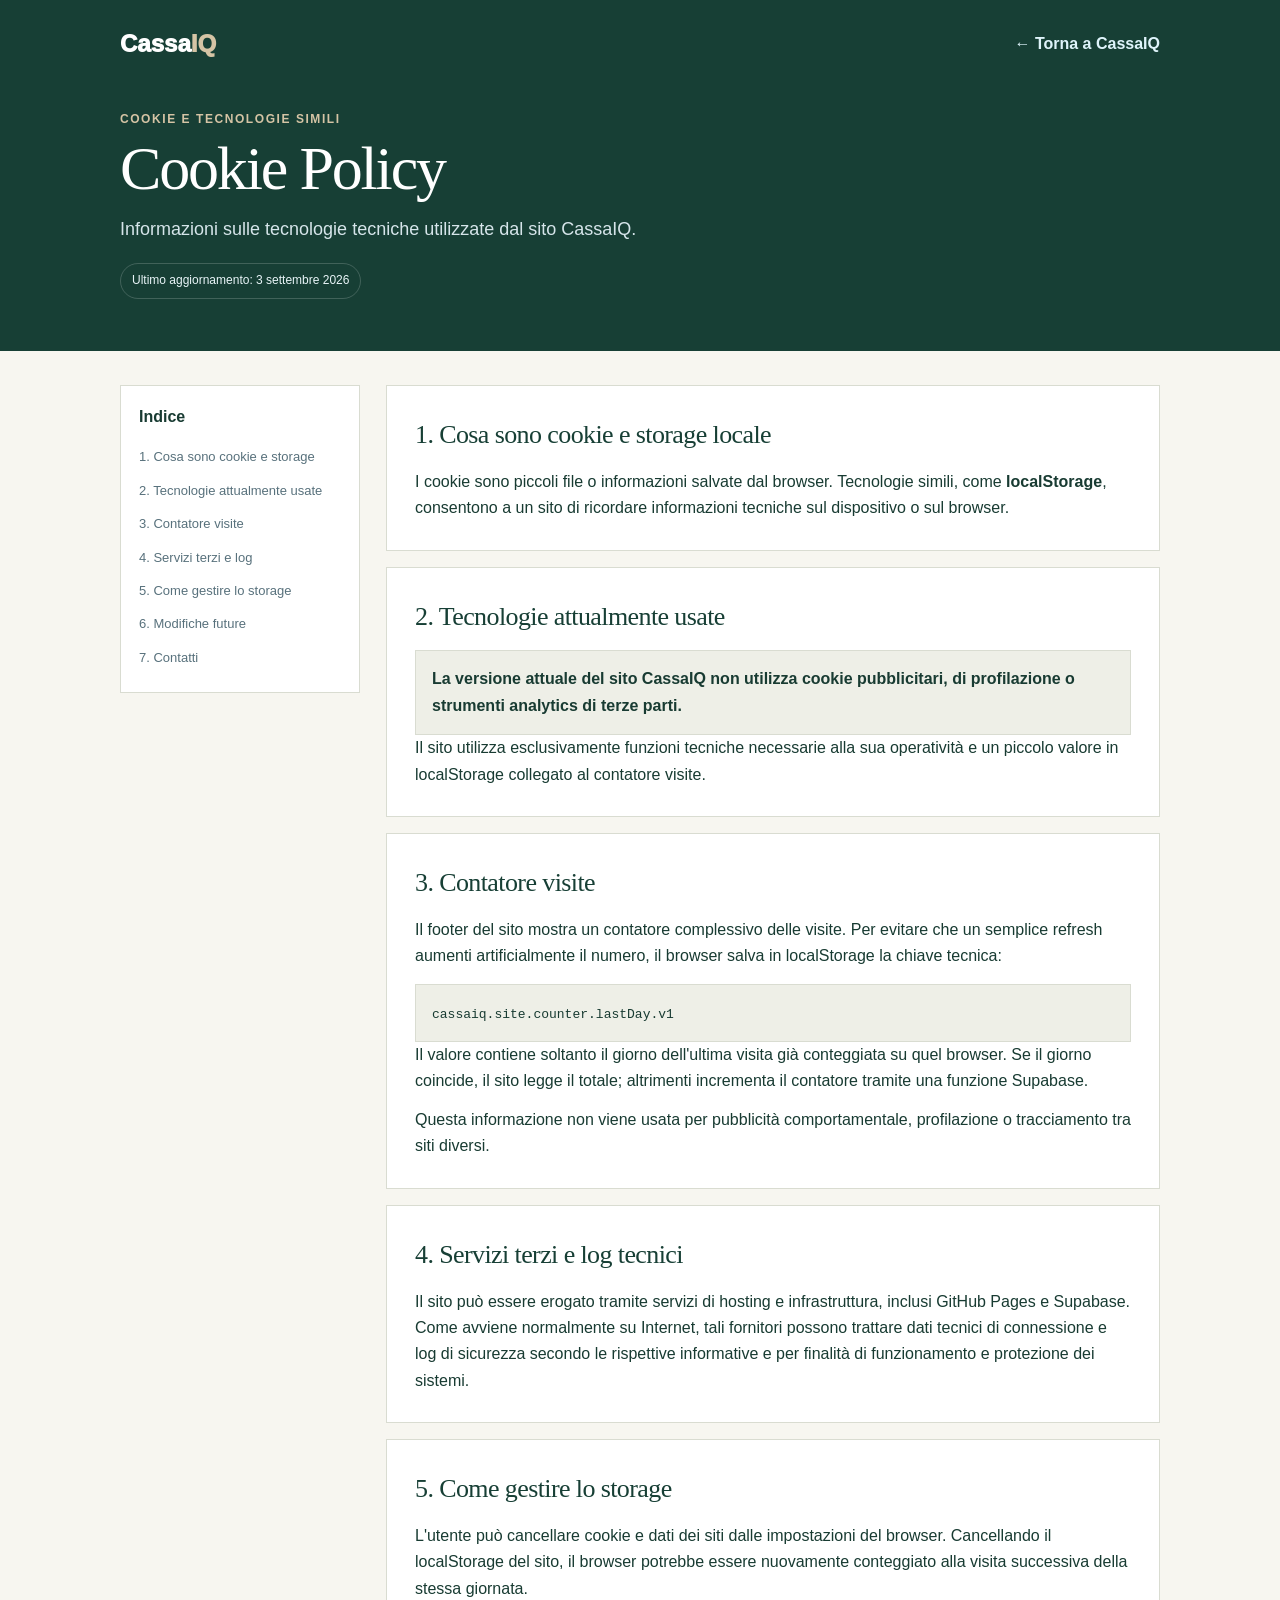
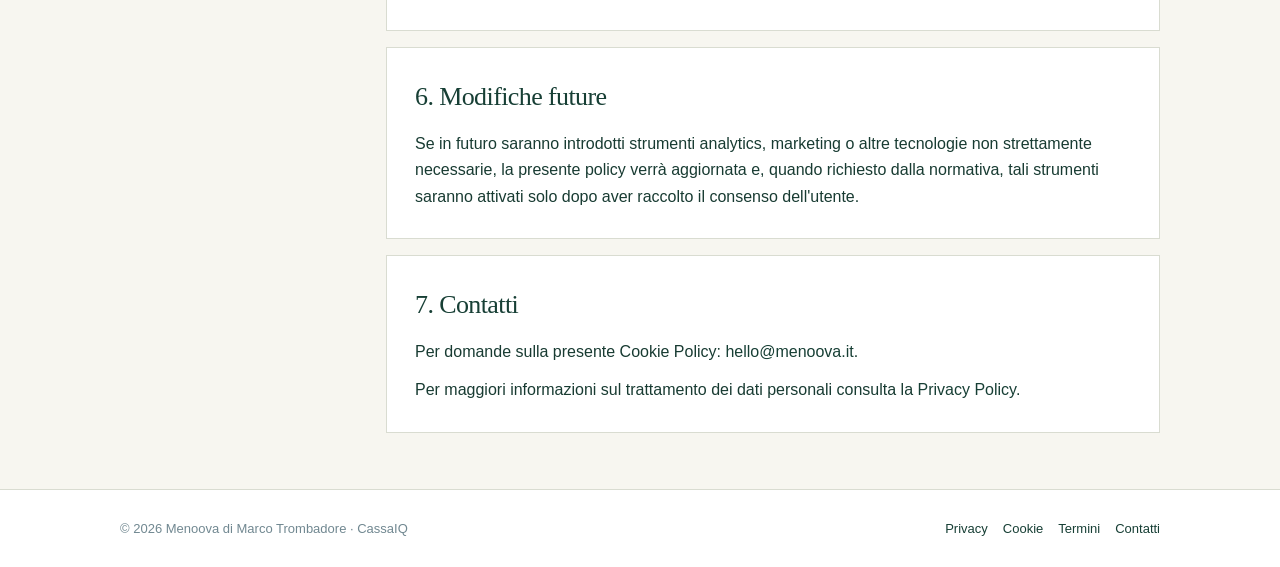
==== cookie-policy.html @ 656e93d7 "Add files via upload" ====
<!doctype html>
<html lang="it">
<head>
<meta charset="utf-8">
<meta name="viewport" content="width=device-width,initial-scale=1">
<meta name="theme-color" content="#2fa8d7">
<title>Cookie Policy — CassaIQ</title>
<meta name="robots" content="index,follow">
<style>
:root{--blue:#2fa8d7;--blue-dark:#126f96;--ink:#173847;--muted:#607783;--line:#dbe8ed;--bg:#f6fafc;--paper:#fff;--green:#27885b}
*{box-sizing:border-box}html{scroll-behavior:smooth}body{margin:0;font-family:Inter,-apple-system,BlinkMacSystemFont,"Segoe UI",Roboto,Arial,sans-serif;color:var(--ink);background:var(--bg);line-height:1.65}a{color:var(--blue-dark);text-decoration:none}a:hover{text-decoration:underline}.wrap{width:min(1040px,calc(100% - 34px));margin:auto}.top{background:linear-gradient(135deg,#123542,#18546b);color:#fff;padding:24px 0 52px}.nav{display:flex;align-items:center;justify-content:space-between;gap:20px}.brand{font-weight:950;font-size:24px;color:#fff}.brand span{color:#64c8ee}.back{color:#dff4fb;font-weight:750}.hero{padding-top:46px;max-width:800px}.eyebrow{font-size:12px;text-transform:uppercase;letter-spacing:.13em;font-weight:900;color:#90ddf7}.hero h1{font-size:clamp(38px,6vw,62px);line-height:1;letter-spacing:-2.3px;margin:8px 0 16px}.hero p{font-size:18px;color:#d6e5ea;margin:0}.updated{display:inline-block;margin-top:18px;padding:7px 11px;border:1px solid rgba(255,255,255,.18);border-radius:999px;font-size:12px;color:#e8f4f7}.layout{display:grid;grid-template-columns:240px 1fr;gap:26px;padding:34px 0 56px}.toc{position:sticky;top:20px;align-self:start;background:#fff;border:1px solid var(--line);border-radius:18px;padding:18px;box-shadow:0 10px 28px rgba(23,56,71,.05)}.toc strong{display:block;margin-bottom:10px}.toc a{display:block;padding:6px 0;font-size:13px;color:#58717c}.content{display:grid;gap:16px}.card{background:#fff;border:1px solid var(--line);border-radius:22px;padding:28px;box-shadow:0 10px 30px rgba(23,56,71,.045)}h2{font-size:26px;letter-spacing:-.6px;margin:0 0 12px;color:#163f50}h3{font-size:18px;margin:20px 0 8px}p{margin:0 0 12px}p:last-child{margin-bottom:0}ul{margin:10px 0 0;padding-left:21px}.notice{padding:15px 16px;border-radius:14px;background:#eef8fc;border:1px solid #cfeaf5}.ok{background:#eefaf4;border-color:#ccebd9}.legal-box{background:#f8fbfc;border:1px solid var(--line);border-radius:14px;padding:15px 16px;margin-top:14px}.small{font-size:13px;color:var(--muted)}footer{border-top:1px solid var(--line);background:#fff;padding:28px 0;color:#718891;font-size:13px}.footer-row{display:flex;justify-content:space-between;gap:20px;flex-wrap:wrap}.footer-links{display:flex;gap:15px;flex-wrap:wrap}@media(max-width:780px){.layout{grid-template-columns:1fr}.toc{position:static}.card{padding:22px}.top{padding-bottom:40px}.nav{align-items:flex-start}.footer-row{flex-direction:column}}
</style>
<link rel="stylesheet" href="assets/fonts.css"><style>:root{--blue:#173f35;--blue-dark:#173f35;--ink:#183b32;--muted:#647069;--line:#d9dcd1;--bg:#f7f6f0;--paper:#fff}body{font-family:"DM Sans",Arial,sans-serif}.top{background:#173f35}.hero h1,h2{font-family:"DM Serif Display",Georgia,serif;font-weight:400}.hero h1{letter-spacing:-.035em}.brand span,.eyebrow{color:#d5c4a5}.card,.toc{border-radius:0;box-shadow:none}.notice,.legal-box{border-radius:0;background:#eeefe7;border-color:#d9dcd1}h2{color:#173f35}</style></head>
<body>
<header class="top"><div class="wrap"><nav class="nav"><a class="brand" href="index.html">Cassa<span>IQ</span></a><a class="back" href="index.html">← Torna a CassaIQ</a></nav><div class="hero"><div class="eyebrow">Cookie e tecnologie simili</div><h1>Cookie Policy</h1><p>Informazioni sulle tecnologie tecniche utilizzate dal sito CassaIQ.</p><span class="updated">Ultimo aggiornamento: 3 settembre 2026</span></div></div></header>
<main class="wrap layout"><aside class="toc"><strong>Indice</strong><a href="#cosa">1. Cosa sono cookie e storage</a><a href="#attuali">2. Tecnologie attualmente usate</a><a href="#contatore">3. Contatore visite</a><a href="#terze">4. Servizi terzi e log</a><a href="#gestione">5. Come gestire lo storage</a><a href="#futuro">6. Modifiche future</a><a href="#contatti">7. Contatti</a></aside><div class="content">
<section class="card" id="cosa"><h2>1. Cosa sono cookie e storage locale</h2><p>I cookie sono piccoli file o informazioni salvate dal browser. Tecnologie simili, come <strong>localStorage</strong>, consentono a un sito di ricordare informazioni tecniche sul dispositivo o sul browser.</p></section>
<section class="card" id="attuali"><h2>2. Tecnologie attualmente usate</h2><div class="notice ok"><p><strong>La versione attuale del sito CassaIQ non utilizza cookie pubblicitari, di profilazione o strumenti analytics di terze parti.</strong></p></div><p>Il sito utilizza esclusivamente funzioni tecniche necessarie alla sua operatività e un piccolo valore in localStorage collegato al contatore visite.</p></section>
<section class="card" id="contatore"><h2>3. Contatore visite</h2><p>Il footer del sito mostra un contatore complessivo delle visite. Per evitare che un semplice refresh aumenti artificialmente il numero, il browser salva in localStorage la chiave tecnica:</p><div class="legal-box"><code>cassaiq.site.counter.lastDay.v1</code></div><p>Il valore contiene soltanto il giorno dell'ultima visita già conteggiata su quel browser. Se il giorno coincide, il sito legge il totale; altrimenti incrementa il contatore tramite una funzione Supabase.</p><p>Questa informazione non viene usata per pubblicità comportamentale, profilazione o tracciamento tra siti diversi.</p></section>
<section class="card" id="terze"><h2>4. Servizi terzi e log tecnici</h2><p>Il sito può essere erogato tramite servizi di hosting e infrastruttura, inclusi GitHub Pages e Supabase. Come avviene normalmente su Internet, tali fornitori possono trattare dati tecnici di connessione e log di sicurezza secondo le rispettive informative e per finalità di funzionamento e protezione dei sistemi.</p></section>
<section class="card" id="gestione"><h2>5. Come gestire lo storage</h2><p>L'utente può cancellare cookie e dati dei siti dalle impostazioni del browser. Cancellando il localStorage del sito, il browser potrebbe essere nuovamente conteggiato alla visita successiva della stessa giornata.</p></section>
<section class="card" id="futuro"><h2>6. Modifiche future</h2><p>Se in futuro saranno introdotti strumenti analytics, marketing o altre tecnologie non strettamente necessarie, la presente policy verrà aggiornata e, quando richiesto dalla normativa, tali strumenti saranno attivati solo dopo aver raccolto il consenso dell'utente.</p></section>
<section class="card" id="contatti"><h2>7. Contatti</h2><p>Per domande sulla presente Cookie Policy: <a href="mailto:hello@menoova.it">hello@menoova.it</a>.</p><p>Per maggiori informazioni sul trattamento dei dati personali consulta la <a href="privacy.html">Privacy Policy</a>.</p></section>
</div></main>
<footer><div class="wrap footer-row"><span>© 2026 Menoova di Marco Trombadore · CassaIQ</span><div class="footer-links"><a href="privacy.html">Privacy</a><a href="cookie-policy.html">Cookie</a><a href="termini-condizioni.html">Termini</a><a href="mailto:hello@menoova.it">Contatti</a></div></div></footer>
</body></html>
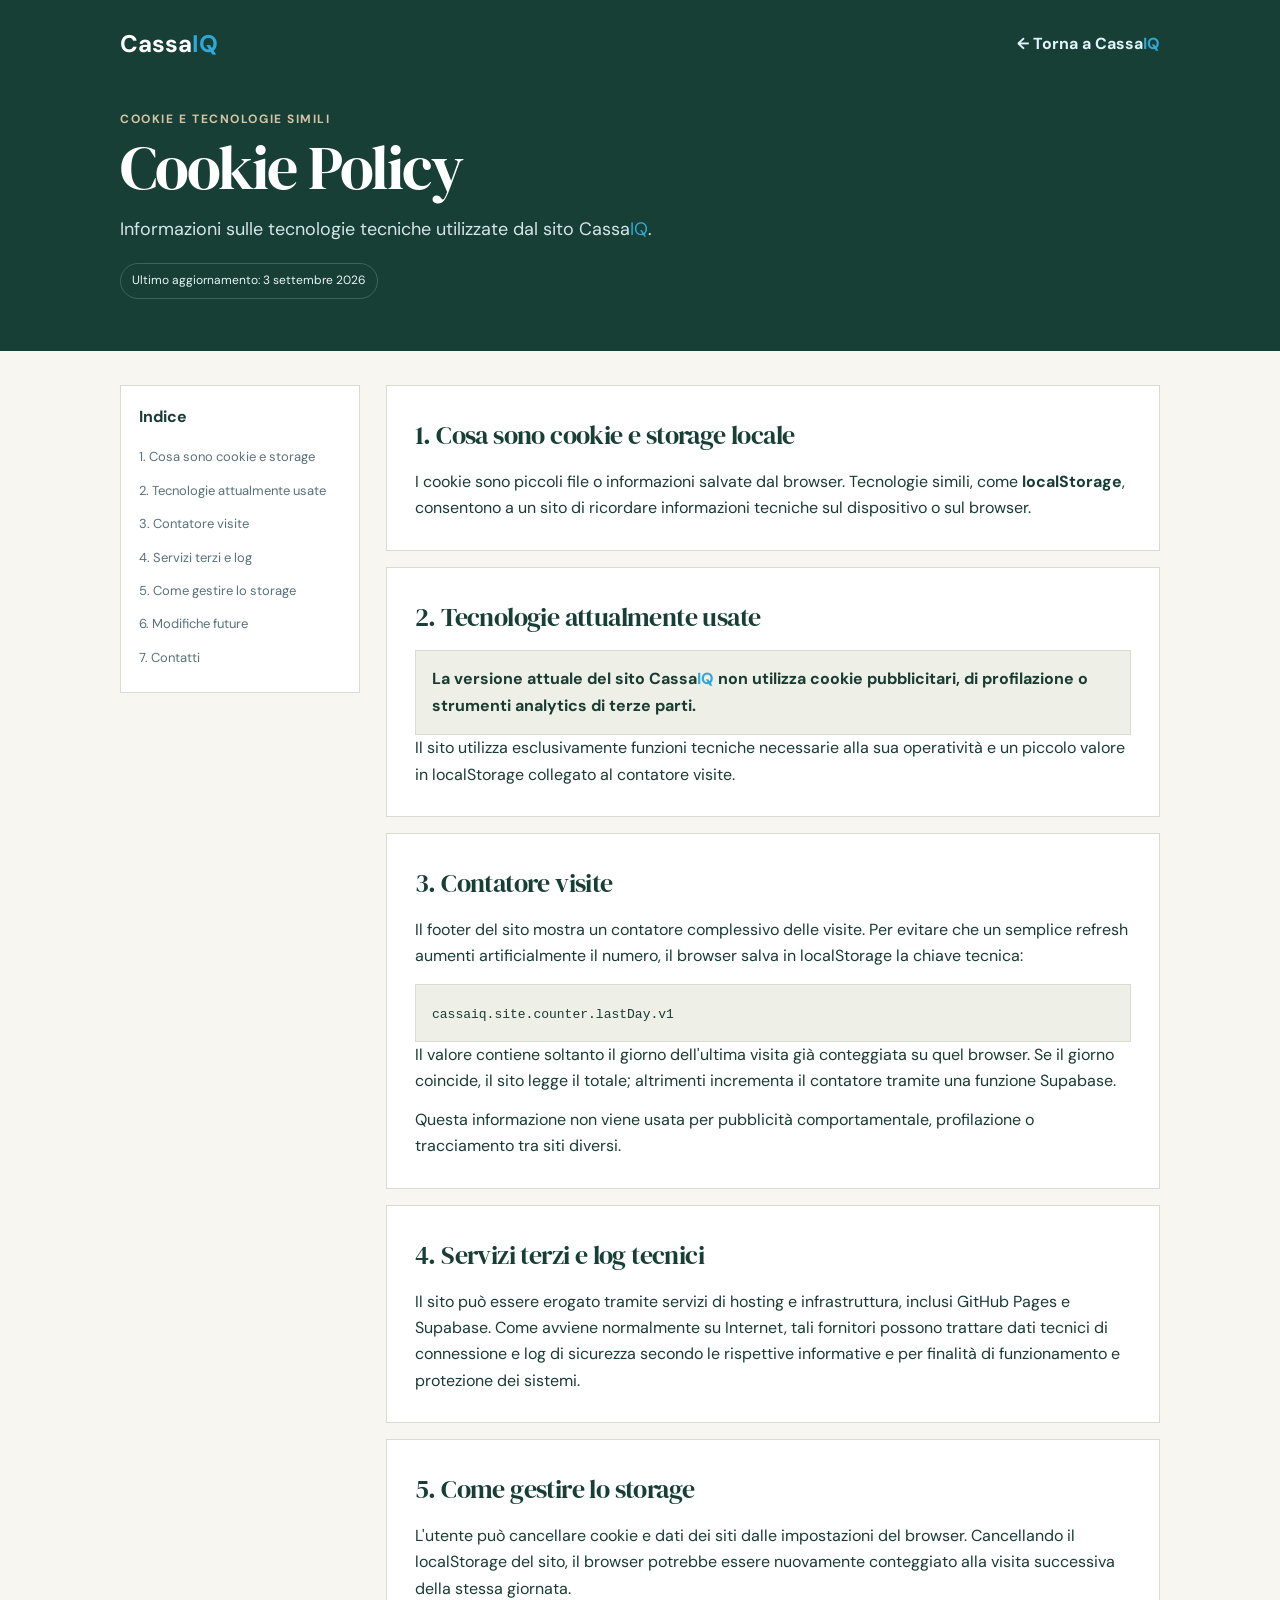
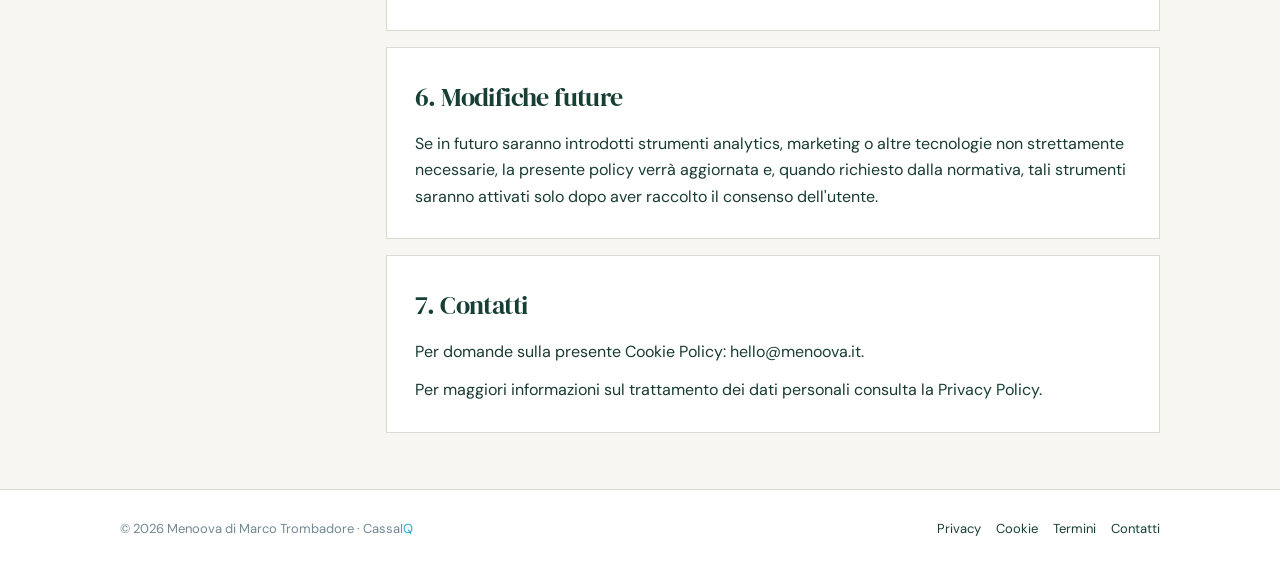
==== commit 13176156: "Add files via upload" ====
--- a/cookie-policy.html
+++ b/cookie-policy.html
@@ -10,17 +10,18 @@
 :root{--blue:#2fa8d7;--blue-dark:#126f96;--ink:#173847;--muted:#607783;--line:#dbe8ed;--bg:#f6fafc;--paper:#fff;--green:#27885b}
 *{box-sizing:border-box}html{scroll-behavior:smooth}body{margin:0;font-family:Inter,-apple-system,BlinkMacSystemFont,"Segoe UI",Roboto,Arial,sans-serif;color:var(--ink);background:var(--bg);line-height:1.65}a{color:var(--blue-dark);text-decoration:none}a:hover{text-decoration:underline}.wrap{width:min(1040px,calc(100% - 34px));margin:auto}.top{background:linear-gradient(135deg,#123542,#18546b);color:#fff;padding:24px 0 52px}.nav{display:flex;align-items:center;justify-content:space-between;gap:20px}.brand{font-weight:950;font-size:24px;color:#fff}.brand span{color:#64c8ee}.back{color:#dff4fb;font-weight:750}.hero{padding-top:46px;max-width:800px}.eyebrow{font-size:12px;text-transform:uppercase;letter-spacing:.13em;font-weight:900;color:#90ddf7}.hero h1{font-size:clamp(38px,6vw,62px);line-height:1;letter-spacing:-2.3px;margin:8px 0 16px}.hero p{font-size:18px;color:#d6e5ea;margin:0}.updated{display:inline-block;margin-top:18px;padding:7px 11px;border:1px solid rgba(255,255,255,.18);border-radius:999px;font-size:12px;color:#e8f4f7}.layout{display:grid;grid-template-columns:240px 1fr;gap:26px;padding:34px 0 56px}.toc{position:sticky;top:20px;align-self:start;background:#fff;border:1px solid var(--line);border-radius:18px;padding:18px;box-shadow:0 10px 28px rgba(23,56,71,.05)}.toc strong{display:block;margin-bottom:10px}.toc a{display:block;padding:6px 0;font-size:13px;color:#58717c}.content{display:grid;gap:16px}.card{background:#fff;border:1px solid var(--line);border-radius:22px;padding:28px;box-shadow:0 10px 30px rgba(23,56,71,.045)}h2{font-size:26px;letter-spacing:-.6px;margin:0 0 12px;color:#163f50}h3{font-size:18px;margin:20px 0 8px}p{margin:0 0 12px}p:last-child{margin-bottom:0}ul{margin:10px 0 0;padding-left:21px}.notice{padding:15px 16px;border-radius:14px;background:#eef8fc;border:1px solid #cfeaf5}.ok{background:#eefaf4;border-color:#ccebd9}.legal-box{background:#f8fbfc;border:1px solid var(--line);border-radius:14px;padding:15px 16px;margin-top:14px}.small{font-size:13px;color:var(--muted)}footer{border-top:1px solid var(--line);background:#fff;padding:28px 0;color:#718891;font-size:13px}.footer-row{display:flex;justify-content:space-between;gap:20px;flex-wrap:wrap}.footer-links{display:flex;gap:15px;flex-wrap:wrap}@media(max-width:780px){.layout{grid-template-columns:1fr}.toc{position:static}.card{padding:22px}.top{padding-bottom:40px}.nav{align-items:flex-start}.footer-row{flex-direction:column}}
 </style>
-<link rel="stylesheet" href="assets/fonts.css"><style>:root{--blue:#173f35;--blue-dark:#173f35;--ink:#183b32;--muted:#647069;--line:#d9dcd1;--bg:#f7f6f0;--paper:#fff}body{font-family:"DM Sans",Arial,sans-serif}.top{background:#173f35}.hero h1,h2{font-family:"DM Serif Display",Georgia,serif;font-weight:400}.hero h1{letter-spacing:-.035em}.brand span,.eyebrow{color:#d5c4a5}.card,.toc{border-radius:0;box-shadow:none}.notice,.legal-box{border-radius:0;background:#eeefe7;border-color:#d9dcd1}h2{color:#173f35}</style></head>
+<link rel="stylesheet" href="assets/fonts.css"><style>:root{--blue:#173f35;--blue-dark:#173f35;--ink:#183b32;--muted:#647069;--line:#d9dcd1;--bg:#f7f6f0;--paper:#fff}body{font-family:"DM Sans",Arial,sans-serif}.top{background:#173f35}.hero h1,h2{font-family:"DM Serif Display",Georgia,serif;font-weight:400}.hero h1{letter-spacing:-.035em}.brand span,.eyebrow{color:#d5c4a5}.card,.toc{border-radius:0;box-shadow:none}.notice,.legal-box{border-radius:0;background:#eeefe7;border-color:#d9dcd1}h2{color:#173f35}</style>  <link rel="stylesheet" href="brand-colors.css">
+</head>
 <body>
-<header class="top"><div class="wrap"><nav class="nav"><a class="brand" href="index.html">Cassa<span>IQ</span></a><a class="back" href="index.html">← Torna a CassaIQ</a></nav><div class="hero"><div class="eyebrow">Cookie e tecnologie simili</div><h1>Cookie Policy</h1><p>Informazioni sulle tecnologie tecniche utilizzate dal sito CassaIQ.</p><span class="updated">Ultimo aggiornamento: 3 settembre 2026</span></div></div></header>
+<header class="top"><div class="wrap"><nav class="nav"><a class="brand" href="index.html"><bdi class="brand-name">Cassa<span class="brand-iq">IQ</span></bdi></a><a class="back" href="index.html">← Torna a <bdi class="brand-name">Cassa<span class="brand-iq">IQ</span></bdi></a></nav><div class="hero"><div class="eyebrow">Cookie e tecnologie simili</div><h1>Cookie Policy</h1><p>Informazioni sulle tecnologie tecniche utilizzate dal sito <bdi class="brand-name">Cassa<span class="brand-iq">IQ</span></bdi>.</p><span class="updated">Ultimo aggiornamento: 3 settembre 2026</span></div></div></header>
 <main class="wrap layout"><aside class="toc"><strong>Indice</strong><a href="#cosa">1. Cosa sono cookie e storage</a><a href="#attuali">2. Tecnologie attualmente usate</a><a href="#contatore">3. Contatore visite</a><a href="#terze">4. Servizi terzi e log</a><a href="#gestione">5. Come gestire lo storage</a><a href="#futuro">6. Modifiche future</a><a href="#contatti">7. Contatti</a></aside><div class="content">
 <section class="card" id="cosa"><h2>1. Cosa sono cookie e storage locale</h2><p>I cookie sono piccoli file o informazioni salvate dal browser. Tecnologie simili, come <strong>localStorage</strong>, consentono a un sito di ricordare informazioni tecniche sul dispositivo o sul browser.</p></section>
-<section class="card" id="attuali"><h2>2. Tecnologie attualmente usate</h2><div class="notice ok"><p><strong>La versione attuale del sito CassaIQ non utilizza cookie pubblicitari, di profilazione o strumenti analytics di terze parti.</strong></p></div><p>Il sito utilizza esclusivamente funzioni tecniche necessarie alla sua operatività e un piccolo valore in localStorage collegato al contatore visite.</p></section>
+<section class="card" id="attuali"><h2>2. Tecnologie attualmente usate</h2><div class="notice ok"><p><strong>La versione attuale del sito <bdi class="brand-name">Cassa<span class="brand-iq">IQ</span></bdi> non utilizza cookie pubblicitari, di profilazione o strumenti analytics di terze parti.</strong></p></div><p>Il sito utilizza esclusivamente funzioni tecniche necessarie alla sua operatività e un piccolo valore in localStorage collegato al contatore visite.</p></section>
 <section class="card" id="contatore"><h2>3. Contatore visite</h2><p>Il footer del sito mostra un contatore complessivo delle visite. Per evitare che un semplice refresh aumenti artificialmente il numero, il browser salva in localStorage la chiave tecnica:</p><div class="legal-box"><code>cassaiq.site.counter.lastDay.v1</code></div><p>Il valore contiene soltanto il giorno dell'ultima visita già conteggiata su quel browser. Se il giorno coincide, il sito legge il totale; altrimenti incrementa il contatore tramite una funzione Supabase.</p><p>Questa informazione non viene usata per pubblicità comportamentale, profilazione o tracciamento tra siti diversi.</p></section>
 <section class="card" id="terze"><h2>4. Servizi terzi e log tecnici</h2><p>Il sito può essere erogato tramite servizi di hosting e infrastruttura, inclusi GitHub Pages e Supabase. Come avviene normalmente su Internet, tali fornitori possono trattare dati tecnici di connessione e log di sicurezza secondo le rispettive informative e per finalità di funzionamento e protezione dei sistemi.</p></section>
 <section class="card" id="gestione"><h2>5. Come gestire lo storage</h2><p>L'utente può cancellare cookie e dati dei siti dalle impostazioni del browser. Cancellando il localStorage del sito, il browser potrebbe essere nuovamente conteggiato alla visita successiva della stessa giornata.</p></section>
 <section class="card" id="futuro"><h2>6. Modifiche future</h2><p>Se in futuro saranno introdotti strumenti analytics, marketing o altre tecnologie non strettamente necessarie, la presente policy verrà aggiornata e, quando richiesto dalla normativa, tali strumenti saranno attivati solo dopo aver raccolto il consenso dell'utente.</p></section>
 <section class="card" id="contatti"><h2>7. Contatti</h2><p>Per domande sulla presente Cookie Policy: <a href="mailto:hello@menoova.it">hello@menoova.it</a>.</p><p>Per maggiori informazioni sul trattamento dei dati personali consulta la <a href="privacy.html">Privacy Policy</a>.</p></section>
 </div></main>
-<footer><div class="wrap footer-row"><span>© 2026 Menoova di Marco Trombadore · CassaIQ</span><div class="footer-links"><a href="privacy.html">Privacy</a><a href="cookie-policy.html">Cookie</a><a href="termini-condizioni.html">Termini</a><a href="mailto:hello@menoova.it">Contatti</a></div></div></footer>
+<footer><div class="wrap footer-row"><span>© 2026 Menoova di Marco Trombadore · <bdi class="brand-name">Cassa<span class="brand-iq">IQ</span></bdi></span><div class="footer-links"><a href="privacy.html">Privacy</a><a href="cookie-policy.html">Cookie</a><a href="termini-condizioni.html">Termini</a><a href="mailto:hello@menoova.it">Contatti</a></div></div></footer>
 </body></html>
--- a/assets/fonts.css
+++ b/assets/fonts.css
@@ -0,0 +1,42 @@
+@font-face {
+  font-family: 'DM Sans';
+  font-style: normal;
+  font-weight: 400;
+  font-display: swap;
+  src: url(font-0.ttf) format('truetype');
+}
+@font-face {
+  font-family: 'DM Sans';
+  font-style: normal;
+  font-weight: 500;
+  font-display: swap;
+  src: url(font-1.ttf) format('truetype');
+}
+@font-face {
+  font-family: 'DM Sans';
+  font-style: normal;
+  font-weight: 600;
+  font-display: swap;
+  src: url(font-2.ttf) format('truetype');
+}
+@font-face {
+  font-family: 'DM Sans';
+  font-style: normal;
+  font-weight: 700;
+  font-display: swap;
+  src: url(font-3.ttf) format('truetype');
+}
+@font-face {
+  font-family: 'DM Serif Display';
+  font-style: italic;
+  font-weight: 400;
+  font-display: swap;
+  src: url(font-4.ttf) format('truetype');
+}
+@font-face {
+  font-family: 'DM Serif Display';
+  font-style: normal;
+  font-weight: 400;
+  font-display: swap;
+  src: url(font-5.ttf) format('truetype');
+}
--- a/brand-colors.css
+++ b/brand-colors.css
@@ -0,0 +1,5 @@
+/* Keep the complete product name together, with the original logo cyan. */
+.brand-name{display:inline-block;white-space:nowrap;overflow-wrap:normal;word-break:normal;text-indent:0}
+.brand-word,.hero-brand{white-space:nowrap;overflow-wrap:normal;word-break:normal}
+.brand-iq,.brand .brand-iq,.brand-word .brand-iq,.hero-brand .brand-iq,
+.editorial-footer .brand .brand-iq{color:#2fa8d7}
